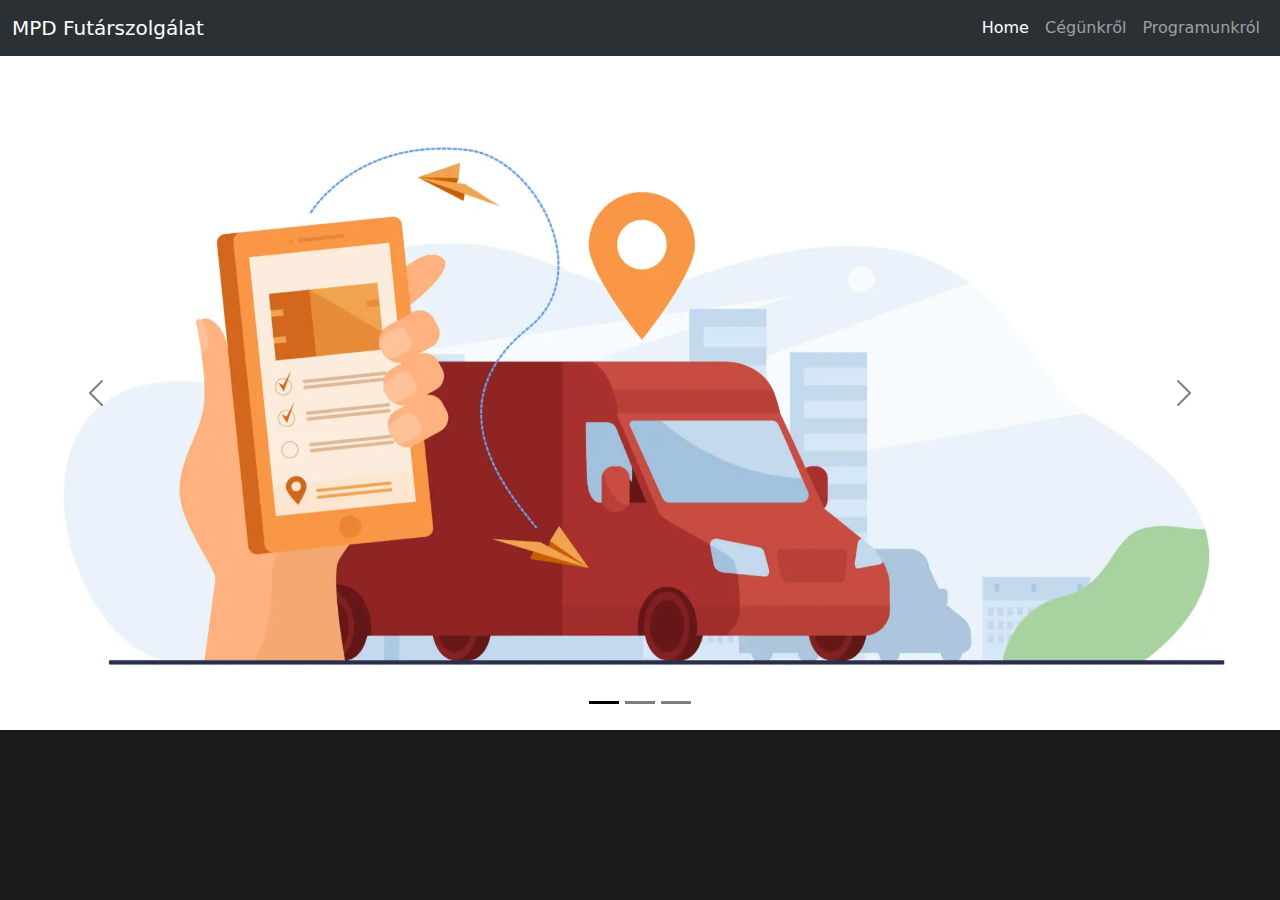
==== index.html @ a0602115 "html_v0.1" ====
<!DOCTYPE html>
<html lang="en">
<head>
    <meta charset="UTF-8">
    <meta name="viewport" content="width=device-width, initial-scale=1.0">
    <title>MPD || Kezdőlap</title>
    <link rel="stylesheet" href="style.css">
    <link rel="stylesheet" href="https://cdn.jsdelivr.net/npm/bootstrap@5.3.3/dist/css/bootstrap.min.css">
</head>

<header>
    <nav class="navbar navbar-expand-lg bg-body-tertiary" data-bs-theme="dark">
        <div class="container-fluid">
          <a class="navbar-brand" href="#">MPD Futárszolgálat</a>
          <button class="navbar-toggler" type="button" data-bs-toggle="collapse" data-bs-target="#navbarNavAltMarkup" aria-controls="navbarNavAltMarkup" aria-expanded="false" aria-label="Toggle navigation">
            <span class="navbar-toggler-icon"></span>
          </button>
          <div class="collapse navbar-collapse" id="navbarNavAltMarkup">
            <div class="navbar-nav">
              <a class="nav-link active" aria-current="page" href="#">Home</a>
              <a class="nav-link" href="#">Cégünkről</a>
              <a class="nav-link" href="#">Programunkról</a>
            </div>
          </div>
        </div>
      </nav>
</header>

<body class="body">
    <div id="carouselExampleDark" class="carousel carousel-dark slide slideok">
        <div class="carousel-indicators">
          <button type="button" data-bs-target="#carouselExampleDark" data-bs-slide-to="0" class="active" aria-current="true" aria-label="Slide 1"></button>
          <button type="button" data-bs-target="#carouselExampleDark" data-bs-slide-to="1" aria-label="Slide 2"></button>
          <button type="button" data-bs-target="#carouselExampleDark" data-bs-slide-to="2" aria-label="Slide 3"></button>
        </div>
        <div class="carousel-inner">
          <div class="carousel-item active" data-bs-interval="10000">
            <img src="images/kep_1.webp" class="d-block w-100" alt="...">
          </div>
          <div class="carousel-item" data-bs-interval="2000">
            <img src="..." class="d-block w-100" alt="...">
          </div>
          <div class="carousel-item">
            <img src="..." class="d-block w-100" alt="...">
          </div>
        </div>
        <button class="carousel-control-prev" type="button" data-bs-target="#carouselExampleDark" data-bs-slide="prev">
          <span class="carousel-control-prev-icon" aria-hidden="true"></span>
          <span class="visually-hidden">Previous</span>
        </button>
        <button class="carousel-control-next" type="button" data-bs-target="#carouselExampleDark" data-bs-slide="next">
          <span class="carousel-control-next-icon" aria-hidden="true"></span>
          <span class="visually-hidden">Next</span>
        </button>
      </div>



<script src="https://cdn.jsdelivr.net/npm/bootstrap@5.3.3/dist/js/bootstrap.bundle.min.js"></script>
</body>
</html>
---- style.css ----
.navbar-nav {
    margin-left: auto;
}

.body {
    background-color: #1a1a1a;
}
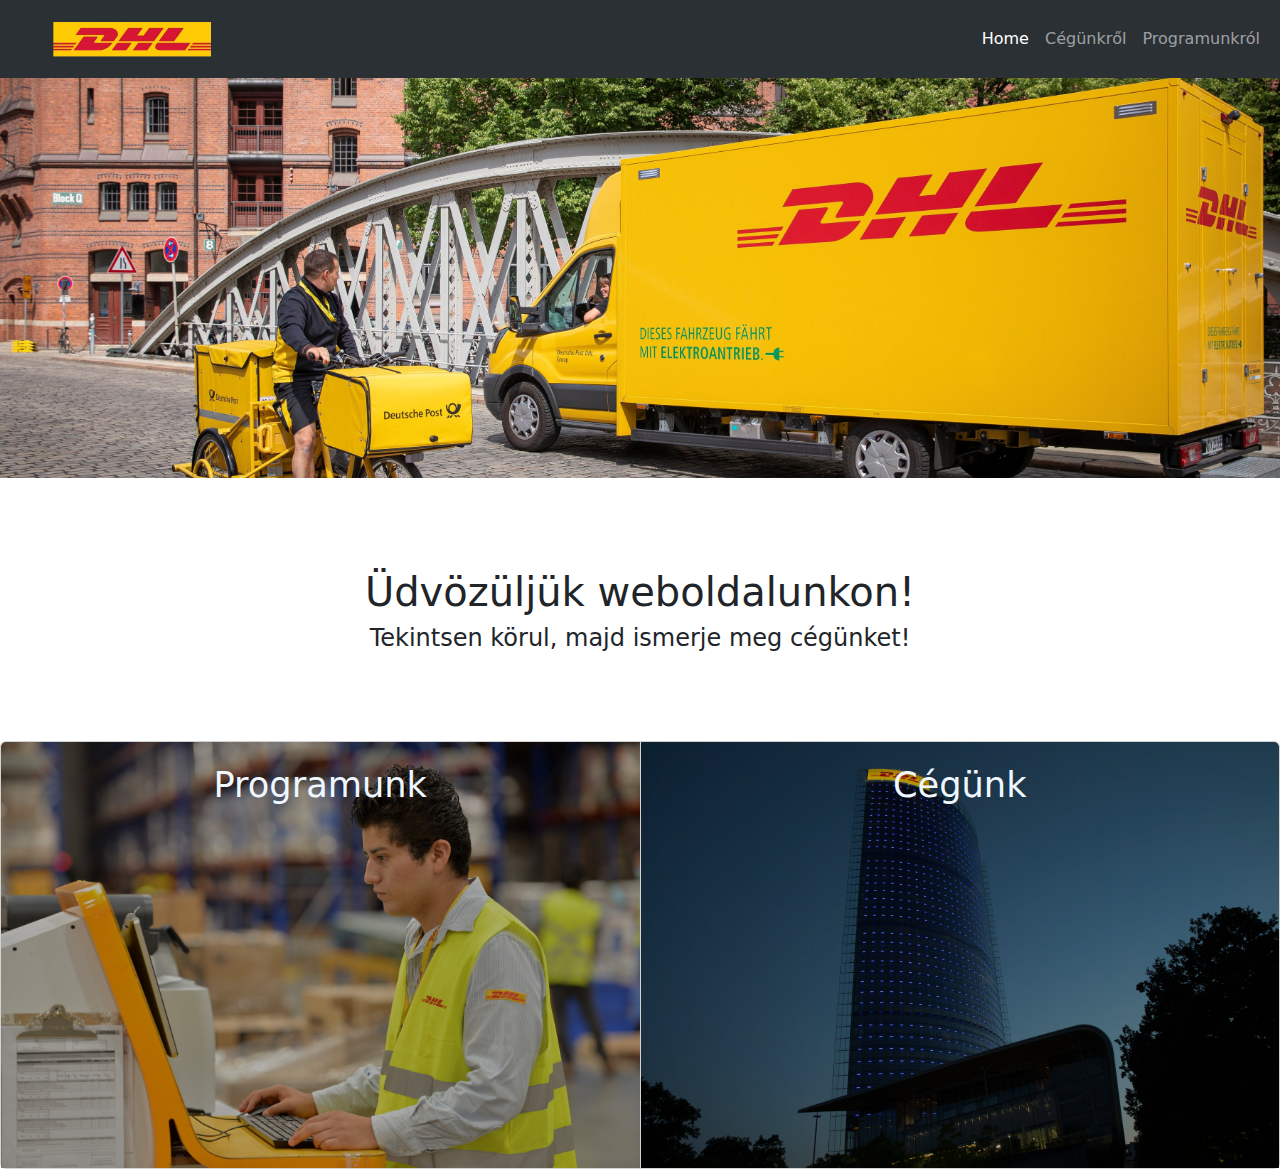
==== commit a199ba6e: "html v0.2 #7" ====
--- a/index.html
+++ b/index.html
@@ -3,7 +3,7 @@
 <head>
     <meta charset="UTF-8">
     <meta name="viewport" content="width=device-width, initial-scale=1.0">
-    <title>MPD || Kezdőlap</title>
+    <title>DHL || Kezdőlap</title>
     <link rel="stylesheet" href="style.css">
     <link rel="stylesheet" href="https://cdn.jsdelivr.net/npm/bootstrap@5.3.3/dist/css/bootstrap.min.css">
 </head>
@@ -11,7 +11,7 @@
 <header>
     <nav class="navbar navbar-expand-lg bg-body-tertiary" data-bs-theme="dark">
         <div class="container-fluid">
-          <a class="navbar-brand" href="#">MPD Futárszolgálat</a>
+          <a class="navbar-brand" href="./"><img class="logo" src="images/logo.png" alt=""></a>
           <button class="navbar-toggler" type="button" data-bs-toggle="collapse" data-bs-target="#navbarNavAltMarkup" aria-controls="navbarNavAltMarkup" aria-expanded="false" aria-label="Toggle navigation">
             <span class="navbar-toggler-icon"></span>
           </button>
@@ -25,34 +25,27 @@
         </div>
       </nav>
 </header>
+<body>
+  <div>
+    <img class="welcome-pic" src="images/dhl_1.jfif" alt="">
+  </div>
+  <div>
+    <h1 class="welcome-title">Üdvözüljük weboldalunkon!</h1>
+    <h4 class="welcome-title_2">Tekintsen körul, majd ismerje meg cégünket!</h4>
+  </div>
+  <div class="card-group">
+  <div class="card">
+    <img src="images/program.jfif" class="card-img-top">
+    <div class="kep_szoveg">Programunk</div>
+  </div>
+  <div class="card">
+    <img src="images/cegunk.tiff" class="card-img-top">
+    <div class="kep_szoveg">Cégünk</div>
+  </div>
+  </div>
+</div>
 
-<body class="body">
-    <div id="carouselExampleDark" class="carousel carousel-dark slide slideok">
-        <div class="carousel-indicators">
-          <button type="button" data-bs-target="#carouselExampleDark" data-bs-slide-to="0" class="active" aria-current="true" aria-label="Slide 1"></button>
-          <button type="button" data-bs-target="#carouselExampleDark" data-bs-slide-to="1" aria-label="Slide 2"></button>
-          <button type="button" data-bs-target="#carouselExampleDark" data-bs-slide-to="2" aria-label="Slide 3"></button>
-        </div>
-        <div class="carousel-inner">
-          <div class="carousel-item active" data-bs-interval="10000">
-            <img src="images/kep_1.webp" class="d-block w-100" alt="...">
-          </div>
-          <div class="carousel-item" data-bs-interval="2000">
-            <img src="..." class="d-block w-100" alt="...">
-          </div>
-          <div class="carousel-item">
-            <img src="..." class="d-block w-100" alt="...">
-          </div>
-        </div>
-        <button class="carousel-control-prev" type="button" data-bs-target="#carouselExampleDark" data-bs-slide="prev">
-          <span class="carousel-control-prev-icon" aria-hidden="true"></span>
-          <span class="visually-hidden">Previous</span>
-        </button>
-        <button class="carousel-control-next" type="button" data-bs-target="#carouselExampleDark" data-bs-slide="next">
-          <span class="carousel-control-next-icon" aria-hidden="true"></span>
-          <span class="visually-hidden">Next</span>
-        </button>
-      </div>
+
 
 
 
--- a/style.css
+++ b/style.css
@@ -6,3 +6,48 @@
     background-color: #1a1a1a;
 }
 
+.logo {
+    width: 15rem;
+    margin-top: -4rem;
+    margin-bottom: -4rem;
+}
+
+.welcome-title {
+    margin-top: 10vh;
+    text-align: center;
+}
+
+.welcome-title_2 {
+    text-align: center;
+
+}
+
+.welcome-pic {
+    object-fit: cover;
+    width: 100%;
+    height: 25rem;
+    object-position: center 60%;
+}
+
+.card{
+    margin-top: 5rem;
+}
+
+.card-img-top{
+    -webkit-filter: brightness(70%);
+}
+
+.card-img-top:hover{
+    -webkit-filter: brightness(100%);
+    transition: .5s;
+}
+
+.kep_szoveg{
+    position: absolute;
+    top: 10%;
+    left: 50%;
+    transform: translate(-50%, -50%);
+    color: aliceblue;
+    font-size: 220%;
+
+}
